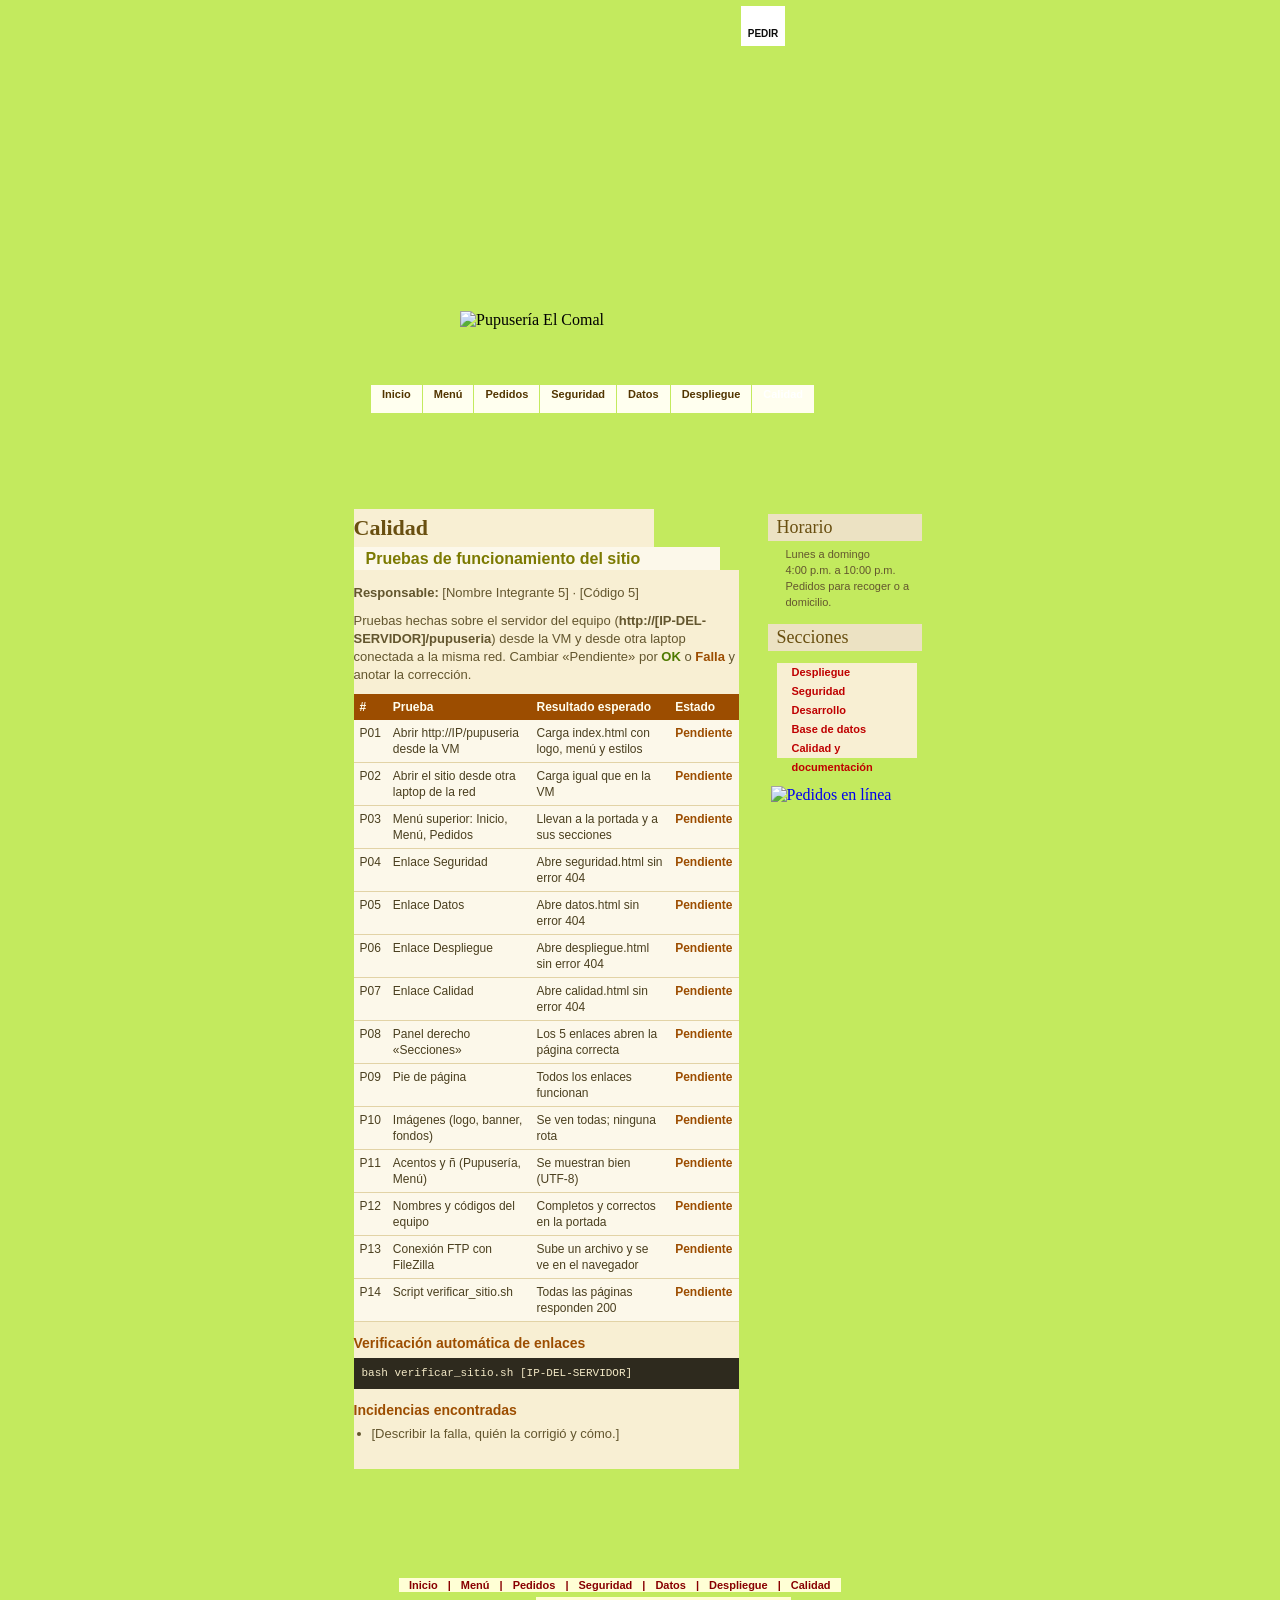
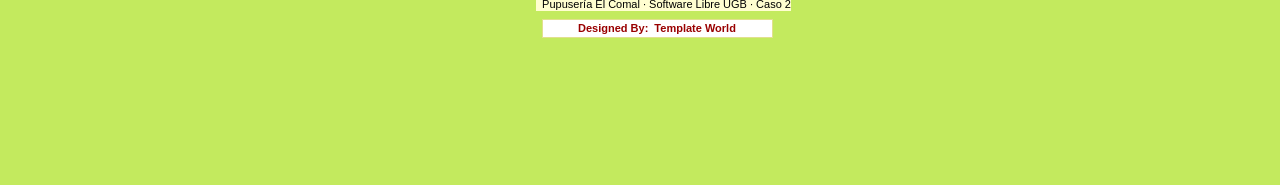
==== calidad.html @ 868c2728 "Add files via upload" ====
<!DOCTYPE html>
<html lang="es">
<head>
<meta charset="utf-8" />
<title>Calidad | Pupusería El Comal</title>
<link href="style.css" rel="stylesheet" type="text/css" />
<link href="extra.css" rel="stylesheet" type="text/css" />
</head>
<body>
<!--header start -->
<div id="header"> <a href="index.html#pedidos" class="member">pedir</a> <img src="images/logo.gif" alt="Pupusería El Comal" />
  <ul class="nav">
    <li><a href="index.html">Inicio</a></li>
    <li><a href="index.html#menu">Menú</a></li>
    <li><a href="index.html#pedidos">Pedidos</a></li>
    <li><a href="seguridad.html">Seguridad</a></li>
    <li><a href="datos.html">Datos</a></li>
    <li><a href="despliegue.html">Despliegue</a></li>
    <li class="home">Calidad</li>
  </ul>
</div>
<!--header end -->
<!--body start -->
<div id="body">
  <p class="top"></p>
  <!--left panel start -->
  <div id="left">
    <h2>Calidad</h2>
    <h3>Pruebas de funcionamiento del sitio</h3>
    <div class="bloque">
      <p><b>Responsable:</b> [Nombre Integrante 5] · [Código 5]</p>
      <p>Pruebas hechas sobre el servidor del equipo (<b>http://[IP-DEL-SERVIDOR]/pupuseria</b>) desde la VM y desde otra laptop conectada a la misma red. Cambiar «Pendiente» por <span class="ok">OK</span> o <span class="pendiente">Falla</span> y anotar la corrección.</p>
      <table class="tabla">
        <tr><th>#</th><th>Prueba</th><th>Resultado esperado</th><th>Estado</th></tr>
        <tr><td>P01</td><td>Abrir http://IP/pupuseria desde la VM</td><td>Carga index.html con logo, menú y estilos</td><td class="pendiente">Pendiente</td></tr>
        <tr><td>P02</td><td>Abrir el sitio desde otra laptop de la red</td><td>Carga igual que en la VM</td><td class="pendiente">Pendiente</td></tr>
        <tr><td>P03</td><td>Menú superior: Inicio, Menú, Pedidos</td><td>Llevan a la portada y a sus secciones</td><td class="pendiente">Pendiente</td></tr>
        <tr><td>P04</td><td>Enlace Seguridad</td><td>Abre seguridad.html sin error 404</td><td class="pendiente">Pendiente</td></tr>
        <tr><td>P05</td><td>Enlace Datos</td><td>Abre datos.html sin error 404</td><td class="pendiente">Pendiente</td></tr>
        <tr><td>P06</td><td>Enlace Despliegue</td><td>Abre despliegue.html sin error 404</td><td class="pendiente">Pendiente</td></tr>
        <tr><td>P07</td><td>Enlace Calidad</td><td>Abre calidad.html sin error 404</td><td class="pendiente">Pendiente</td></tr>
        <tr><td>P08</td><td>Panel derecho «Secciones»</td><td>Los 5 enlaces abren la página correcta</td><td class="pendiente">Pendiente</td></tr>
        <tr><td>P09</td><td>Pie de página</td><td>Todos los enlaces funcionan</td><td class="pendiente">Pendiente</td></tr>
        <tr><td>P10</td><td>Imágenes (logo, banner, fondos)</td><td>Se ven todas; ninguna rota</td><td class="pendiente">Pendiente</td></tr>
        <tr><td>P11</td><td>Acentos y ñ (Pupusería, Menú)</td><td>Se muestran bien (UTF-8)</td><td class="pendiente">Pendiente</td></tr>
        <tr><td>P12</td><td>Nombres y códigos del equipo</td><td>Completos y correctos en la portada</td><td class="pendiente">Pendiente</td></tr>
        <tr><td>P13</td><td>Conexión FTP con FileZilla</td><td>Sube un archivo y se ve en el navegador</td><td class="pendiente">Pendiente</td></tr>
        <tr><td>P14</td><td>Script verificar_sitio.sh</td><td>Todas las páginas responden 200</td><td class="pendiente">Pendiente</td></tr>
      </table>
      <h4>Verificación automática de enlaces</h4>
<pre class="cmd">bash verificar_sitio.sh [IP-DEL-SERVIDOR]</pre>
      <h4>Incidencias encontradas</h4>
      <ul>
        <li>[Describir la falla, quién la corrigió y cómo.]</li>
      </ul>
    </div>

  </div>
  <!--left panel end -->
  <!--right panel start -->
  <div id="right">
    <h2>Horario</h2>
    <p class="info">Lunes a domingo<br />4:00 p.m. a 10:00 p.m.<br />Pedidos para recoger o a domicilio.</p>
    <h2 class="scope">Secciones</h2>
    <ul>
      <li><a href="despliegue.html">Despliegue</a></li>
      <li><a href="seguridad.html">Seguridad</a></li>
      <li><a href="index.html">Desarrollo</a></li>
      <li><a href="datos.html">Base de datos</a></li>
      <li><a href="calidad.html">Calidad y documentación</a></li>
    </ul>
    <a href="index.html#pedidos"><img src="images/banner.gif" alt="Pedidos en línea" width="157" height="146" border="0" class="banner" /></a>
    <p class="bottom"> <a href="https://validator.w3.org/" class="xhtm"></a> <a href="https://jigsaw.w3.org/css-validator/" class="css"></a> </p>
  </div>
  <!--right panel end -->
  <p class="bot"></p>
  <br class="spacer" />
</div>
<!--body end -->
<!--footer start -->
<div id="footer">
  <ul>
    <li><a href="index.html">Inicio</a>|</li>
    <li><a href="index.html#menu">Menú</a>|</li>
    <li><a href="index.html#pedidos">Pedidos</a>|</li>
    <li><a href="seguridad.html">Seguridad</a>|</li>
    <li><a href="datos.html">Datos</a>|</li>
    <li><a href="despliegue.html">Despliegue</a>|</li>
    <li><a href="calidad.html">Calidad</a></li>
  </ul>
  <p class="copyright">&nbsp; Pupusería El Comal · Software Libre UGB · Caso 2</p>
  <p class="design">Designed By: <a href="http://www.templateworld.com/" target="_blank" class="link">Template World</a></p>
</div>
<!--footer end -->
</body>
</html>
---- style.css ----
/* CSS Document */

body{
	padding:0;
	margin:0;
	background:url(images/body_bg.gif) 0 0 repeat-x #C3EA5E;
	color:#000;
}
div, h1, h2, p, form, label, input, textarea, img, span{
	margin:0; padding:0;
}

ul{
	margin:0; 
	padding:0; 
	list-style-type:none;
}
.spacer{
	clear:both; 
	font-size:0px; 
	line-height:0px;
}
/*------------------------------------------------body---------------------*/

/*------------------------------------------------header start---------------------*/
#header{
	width:778px;
	height:49px;
	background:url(images/header.jpg) 0 0 no-repeat;
	padding:385px 0 0 0;
	margin:0 auto;
	position:relative;
}
#header a.member{
	background:url(images/member_login_icon.gif) center top no-repeat #fff;
	width:44px;
	height:17px;
	padding:23px 0 0 0;
	font:bold 10px/10px  "Trebuchet MS", Arial, Helvetica, sans-serif;
	color:#0C0C0C;
	text-transform:uppercase;
	text-decoration:none;
	text-align:center;
	position:absolute;
	left:490px;
	top:6px;
}
#header a.member:hover{
	color:#607800;
	background-color:#fff;
}
#header img{
	position:absolute;
	left:209px;
	top:311px;
}
#header ul.nav{
	width:538px;
	height:28px;
	padding:0;
	margin:0 auto;
}
#header ul.nav li{
	float:left;
	padding:0;
	margin:0;
}
#header ul.nav li a{
	display:block;
	height:28px;
	padding:0 11px 0 11px;
	background-color:#FFFFEF;
	color:#523500;
	font:bold 11px/19px  "Trebuchet MS", Arial, Helvetica, sans-serif;
	text-decoration:none;
	margin:0 1px 0 0;
	float:left;
}
#header ul.nav li a:hover{
	background:url(images/nav_hover.gif) 0 0 repeat-x #FFFEEF;
	color:#fff;
}
#header ul.nav li.home{
	display:block;
	height:28px;
	float:left;
	margin:0;
	padding:0 11px 0 11px;
	background:url(images/nav_hover.gif) 0 0 repeat-x #FFFEEF;
	color:#fff;
	font:bold 11px/19px  "Trebuchet MS", Arial, Helvetica, sans-serif;
	text-decoration:none;
}
/*------------------------------------------------header end---------------------*/

/*------------------------------------------------body start---------------------*/
#body{
	background:url(images/body_bg_mid.gif) 0 0 repeat-y;
	width:631px;
	margin:0 auto;
}
#body p.top{
	display:block;
	background:url(images/body_top_bg.gif) 0 0 no-repeat;
	width:631px;
	height:75px;
	float:left;
}
#body p.bot{
	display:block;
	background:url(images/body_bottom_bg.gif) 0 0 no-repeat;
	width:631px;
	height:78px;
	float:left;
}
/*------------------------------------------------left panel start---------------------*/
#left{
	width:414px;
	padding:0 0 0 29px;
	float:left;
}
#left h2{
	display:block;
	width:300px;
	font:bold 22px/38px Georgia, "Times New Roman", Times, serif;
	color:#694F10;
	background-color:#F8EFD3;
	float:left;
}
#left h3{
	display:block;
	width:354px;
	height:23px;
	padding:0 0 0 12px;
	margin:0 0 0 0;
	background:url(images/h3_bg.gif) 0 0 no-repeat #FCF8EA;
	font:bold 16px/23px  "Trebuchet MS", Arial, Helvetica, sans-serif;
	color:#7C7A02;
	float:left;
}
#left p.text1{
	display:block;
	width:385px;
	font:normal 13px/18px  "Trebuchet MS", Arial, Helvetica, sans-serif;
	color:#63562E;
	background-color:#F8EFD3;
	margin:0 0 0 0;
	padding:24px 0 0 0;
	float:left;
}
#left p.text2{
	display:block;
	width:385px;
	font:normal 13px/18px  "Trebuchet MS", Arial, Helvetica, sans-serif;
	color:#63562E;
	background-color:#F8EFD3;
	padding:11px 0 19px 0;
	float:left;
}
#left p.text2 span{
	font:bold 13px/18px  "Trebuchet MS", Arial, Helvetica, sans-serif;
	color:#9C4D00;
	background-color:#F8EFD3;
}
#left p.rm{
	display:block;
	width:370px;
	height:19px;
	margin:0 0 4px 0;
	font-size:0;
	background:url(images/read_more_div.gif) 0 0 repeat-x;
	float:left;
}
#left p.rm a{
	background:url(images/btn_read_more.gif) 0 1px no-repeat;
	width:58px;
	height:14px;
	padding:0;
	margin:0;
	float:right;
}
#left p.rm a:hover{
	background:url(images/btn_read_more_hover.gif) 0 1px no-repeat;
}
#left h3.date{
	display:block;
	background:url(images/date_bg.gif) 0 0 no-repeat #FCF8EA;
	width:125px;
	height:18px;
	padding:0 0 0 12px;
	margin:0 0 0 0;
	font:bold 11px/18px  "Trebuchet MS", Arial, Helvetica, sans-serif;
	color:#7C7A02;
	float:left;
}
#left p.event{
	width:354px;
	background:url(images/event_bg.gif) 0 11px no-repeat #F8EFD3;
	padding:11px 0 0 20px;
	margin:0 0 15px 0;
	font:normal 12px/18px Arial, Helvetica, sans-serif;
	color:#63562E;
	float:left;
}
#left p.rm2{
	display:block;
	width:370px;
	height:14px;
	font-size:0;
	margin:0 0 4px 0;
	background:url(images/read_more_div.gif) 0 0 repeat-x;
	float:left;
}
#left p.rm2 a{
	background:url(images/btn_read_more.gif) 0 1px no-repeat;
	width:58px;
	height:14px;
	padding:0;
	margin:0;
	float:right;
}
#left p.rm2 a:hover{
	background:url(images/btn_read_more_hover.gif) 0 1px no-repeat;
}

/*------------------------------------------------left panel end---------------------*/

/*------------------------------------------------right panel start---------------------*/
#right{
	width:188px;
	padding:5px 0 55px 0;
	margin:0;
	float:left;
}
#right h2{
	display:block;
	background:url(images/serch_bg.gif) 0 0 no-repeat #ECE2C3;
	width:145px;
	height:27px;
	padding:0 0 0 9px;
	margin:0 0 5px 0;
	font:normal 18px/27px Georgia, "Times New Roman", Times, serif;
	color:#694F10;
	float:left;
}
#right form{
	width:154px;
	padding:0 0 35px 0;
	margin:0;
	float:left;
}
#right form p.domain{
	width:134px;
	height:15px;
	background:url(images/domain_name_bg.gif) 0 0 no-repeat #FCF8EA;
	padding:0 0 0 20px;
	margin:0 0 7px 0;
	font:normal 10px/15px  "Trebuchet MS", Arial, Helvetica, sans-serif;
	color:#900C00;
	text-transform:uppercase;
	float:left;
}
#right form input{
	width:152px;
	height:22px;
	background-color:#fff;
	color:#000;
	border:#D0BE90 solid 1px;
	font:normal 11px/22px Arial, Helvetica, sans-serif;
	float:left;
}
#right form input.go{
	background:url(images/btn_go.gif) 0 0 no-repeat;
	width:27px;
	height:11px;
	border:none;
	cursor:pointer;
	float:right;
}
#right h2.scope{
	display:block;
	background:url(images/serch_bg.gif) 0 0 no-repeat #ECE2C3;
	width:145px;
	height:27px;
	padding:0 0 0 9px;
	margin:0 0 12px 0;
	font:normal 18px/27px Georgia, "Times New Roman", Times, serif;
	color:#694F10;
	float:left;
}
#right ul{
	width:140px;
	padding:0 0 28px 9px;
	margin:0 0 0 0;
	float:left;
	font-size:0;
}
#right ul li{
	padding:0;
	margin:0;
	float:left;
}
#right ul li a{
	display:block;
	width:125px;
	background:url(images/arrow1.gif) 0 5px no-repeat #F8EFD3;
	padding:0 0 0 15px;
	font:bold 11px/19px Arial, Helvetica, sans-serif;
	color:#BF0000;
	text-decoration:none;
	height:19px;
}
#right ul li a:hover{
	background:url(images/arrow1_hover.gif) 0 5px no-repeat #FEFAEC;
	color:#694F10;
}
#right img.banner{
	display:block;
	width:157px;
	height:146px;
	margin:0 0 15px 0;
	padding:0 0 0 3px;
	float:left;
}
#right p.bottom{
	display:block;
	background:url(images/bottom_bg.gif) 0 0 no-repeat;
	width:162px;
	height:14px;
	padding:0 0 0 22px;
	margin:0;
	float:left;
}
#right p.bottom a.xhtm{
	display:block;
	background:url(images/xhtml_bg.gif) 0 1px no-repeat;
	width:58px;
	height:14px;
	padding:0;
	margin:0 7px 0 0;
	font-size:0;
	float:left;
}
#right p.bottom a.xhtm:hover{
	background:url(images/xhtml_bg_hover.gif) 0 1px no-repeat;
}
#right p.bottom a.css{
	display:block;
	background:url(images/css_bg.gif) 0 1px no-repeat;
	width:58px;
	height:14px;
	padding:0;
	margin:0;
	font-size:0;
	float:left;
}
#right p.bottom a.css:hover{
	background:url(images/css_bg_hover.gif) 0 1px no-repeat;
}
	
/*------------------------------------------------right panel end---------------------*/

/*------------------------------------------------body end---------------------*/

/*------------------------------------------------footer start---------------------*/
#footer{
	width:778px;
	height:207px;
	margin:0 auto;
	padding:31px 0 0 0;
	background:url(images/footer_bg.gif) left bottom no-repeat;
	position:relative;
}
#footer ul{
	width:559px;
	margin:0;
	padding:0;
	position:absolute;
	left:148px;
	top:31px;
}
#footer ul li{
	margin:0;
	float:left;
	font:bold 11px/14px "Trebuchet MS", Arial, Helvetica, sans-serif;
	color:#880000;
	background-color:#FFFFD5;
	background-image:none;
}
#footer ul li a{
	font:bold 11px/14px "Trebuchet MS", Arial, Helvetica, sans-serif;
	color:#880000;
	background-color:#FFFFD5;
	text-decoration:none;
	padding:0 10px 0 10px;
}
#footer ul li a:hover{
	color:#000;
	background-color:#C6EC62;
}
#footer p.copyright{
	font:normal 11px/14px  "Trebuchet MS", Arial, Helvetica, sans-serif;
	color:#000;
	background-color:#FFFED0;
	position:absolute;
	left:285px;
	top:50px;
}
#footer p.design{
	display:block;
	width:194px;
	height:17px;
	border:#E1E08E solid 1px;
	padding:0 0 0 35px;
	position:absolute;
	left:291px;
	top:72px;
	font:bold 11px/17px  "Trebuchet MS",Arial, Helvetica, sans-serif;
	color:#990000;
	background-color:#fff;
}
#footer a.link{
	width:85px;
	font:bold 11px/17px  "Trebuchet MS",Arial, Helvetica, sans-serif;
	color:#990000;
	background-color:#fff;
	padding:0 3px;
	text-decoration:none;
	text-transform:capitalize;
}
#footer a.link:hover{
	color:#fff;
	background-color:#B50000;
}
/*------------------------------------------------footer end---------------------*/
---- extra.css ----
/* Estilos agregados por el equipo (sobre la plantilla New Rise) */
#left .bloque{
	display:block;
	width:385px;
	float:left;
	background-color:#F8EFD3;
	color:#63562E;
	font:normal 13px/18px "Trebuchet MS", Arial, Helvetica, sans-serif;
	padding:14px 0 16px 0;
}
#left .bloque p{ margin:0 0 10px 0; }
#left .bloque ul{ margin:0 0 10px 0; padding:0 0 0 18px; list-style-type:disc; }
#left .bloque li{ margin:0 0 4px 0; }
#left .bloque a{ color:#9C4D00; font-weight:bold; }
#left .bloque a:hover{ color:#607800; }
#left .bloque h4{
	margin:6px 0 6px 0;
	font:bold 14px/18px "Trebuchet MS", Arial, Helvetica, sans-serif;
	color:#9C4D00;
}
table.tabla{
	width:385px;
	border-collapse:collapse;
	margin:0 0 12px 0;
	font:normal 12px/16px "Trebuchet MS", Arial, Helvetica, sans-serif;
	color:#4A3F1F;
}
table.tabla th{
	background-color:#9C4D00;
	color:#FFFEEF;
	text-align:left;
	padding:5px 6px;
}
table.tabla td{
	border-bottom:1px solid #E2D3A6;
	padding:5px 6px;
	vertical-align:top;
	background-color:#FCF8EA;
}
table.tabla td.precio{ text-align:right; white-space:nowrap; }
pre.cmd{
	width:369px;
	overflow:auto;
	margin:0 0 12px 0;
	padding:8px;
	background-color:#2E2A1E;
	color:#F3E9C6;
	font:normal 11px/15px "Courier New", Courier, monospace;
	white-space:pre-wrap;
	word-wrap:break-word;
}
.pendiente{ color:#9C4D00; font-weight:bold; }
.ok{ color:#4E7A00; font-weight:bold; }
#right p.info{
	width:140px;
	margin:0 0 14px 18px;
	font:normal 11px/16px Arial, Helvetica, sans-serif;
	color:#63562E;
}
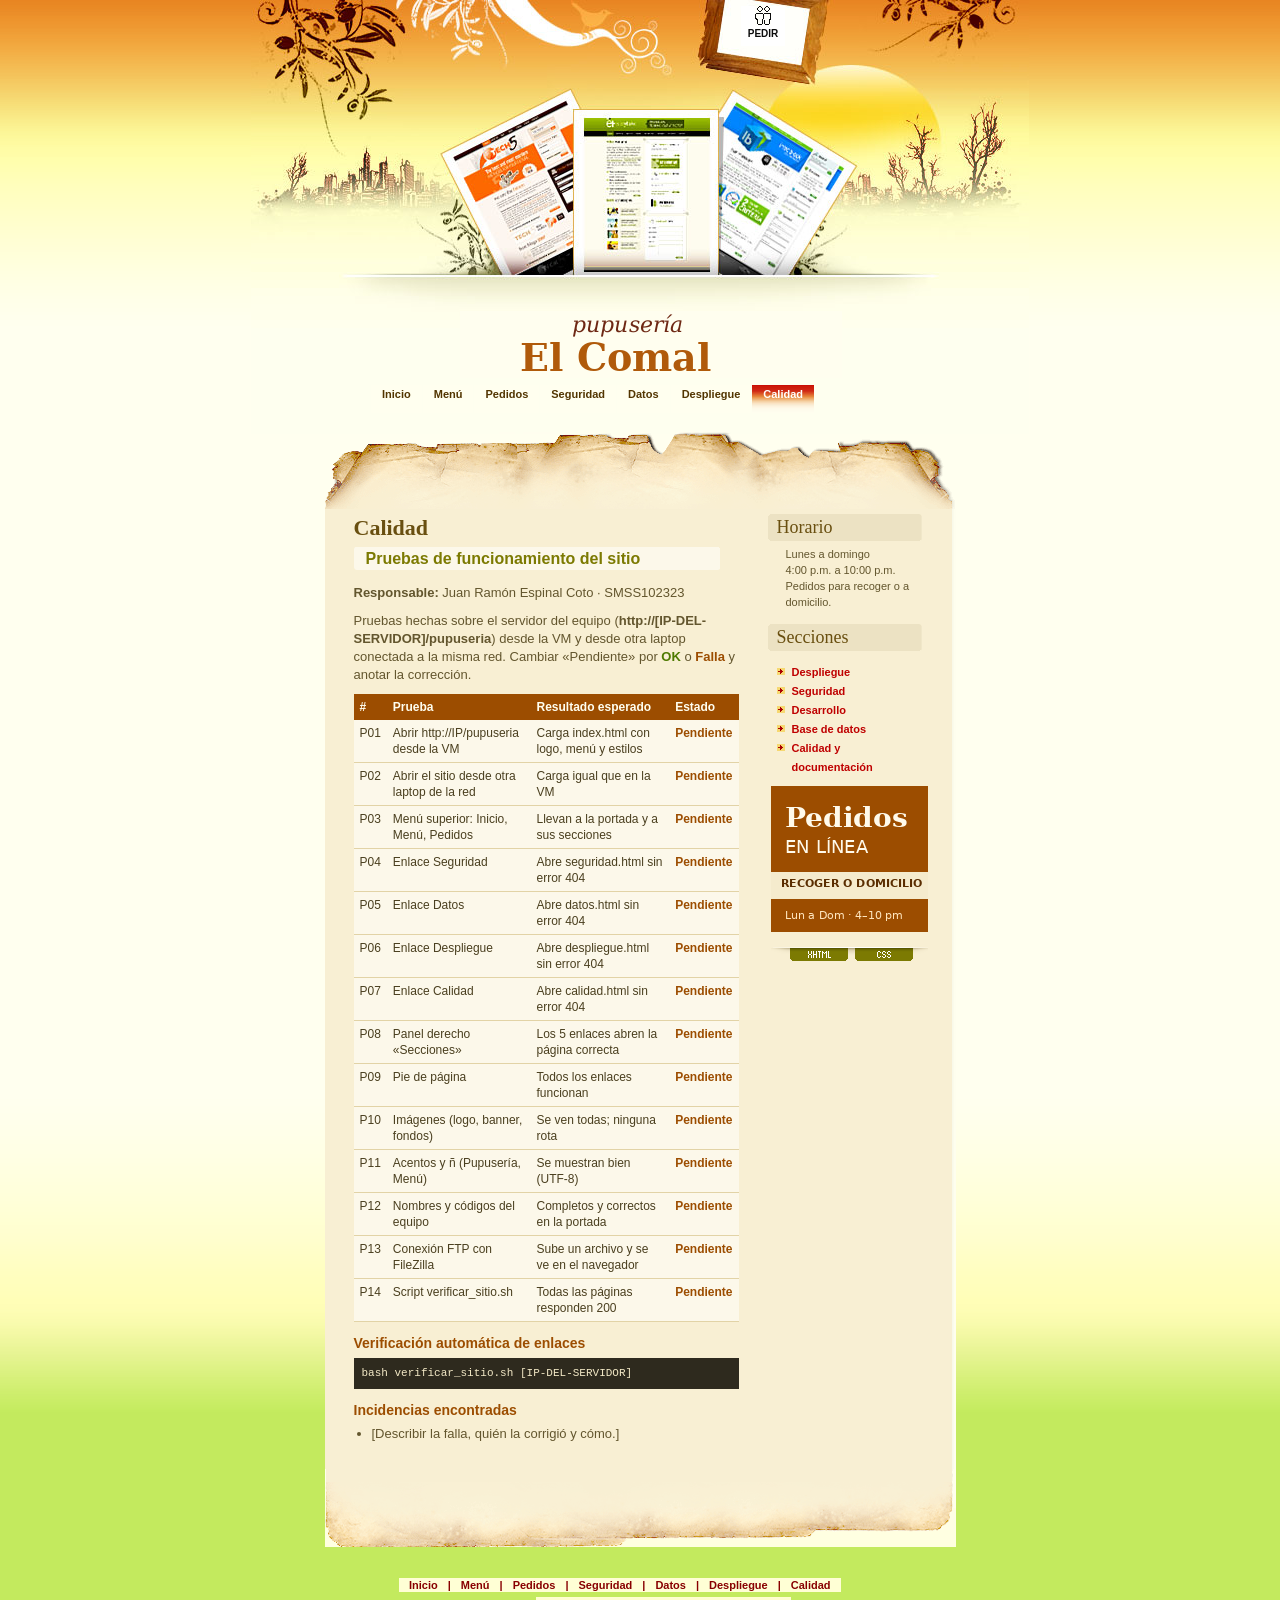
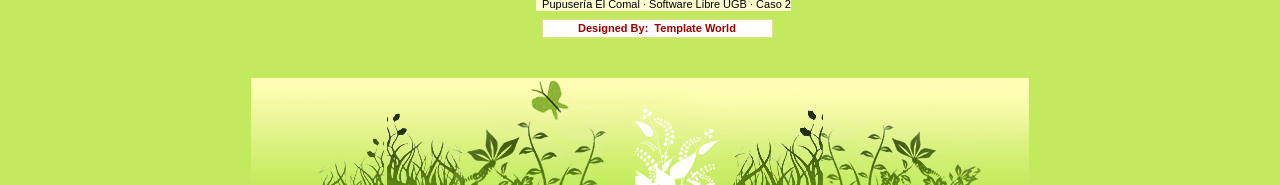
==== commit 201195b7: "Update responsible person in calidad.html" ====
--- a/calidad.html
+++ b/calidad.html
@@ -28,7 +28,7 @@
     <h2>Calidad</h2>
     <h3>Pruebas de funcionamiento del sitio</h3>
     <div class="bloque">
-      <p><b>Responsable:</b> [Nombre Integrante 5] · [Código 5]</p>
+      <p><b>Responsable:</b> Juan Ramón Espinal Coto  · SMSS102323 </p>
       <p>Pruebas hechas sobre el servidor del equipo (<b>http://[IP-DEL-SERVIDOR]/pupuseria</b>) desde la VM y desde otra laptop conectada a la misma red. Cambiar «Pendiente» por <span class="ok">OK</span> o <span class="pendiente">Falla</span> y anotar la corrección.</p>
       <table class="tabla">
         <tr><th>#</th><th>Prueba</th><th>Resultado esperado</th><th>Estado</th></tr>
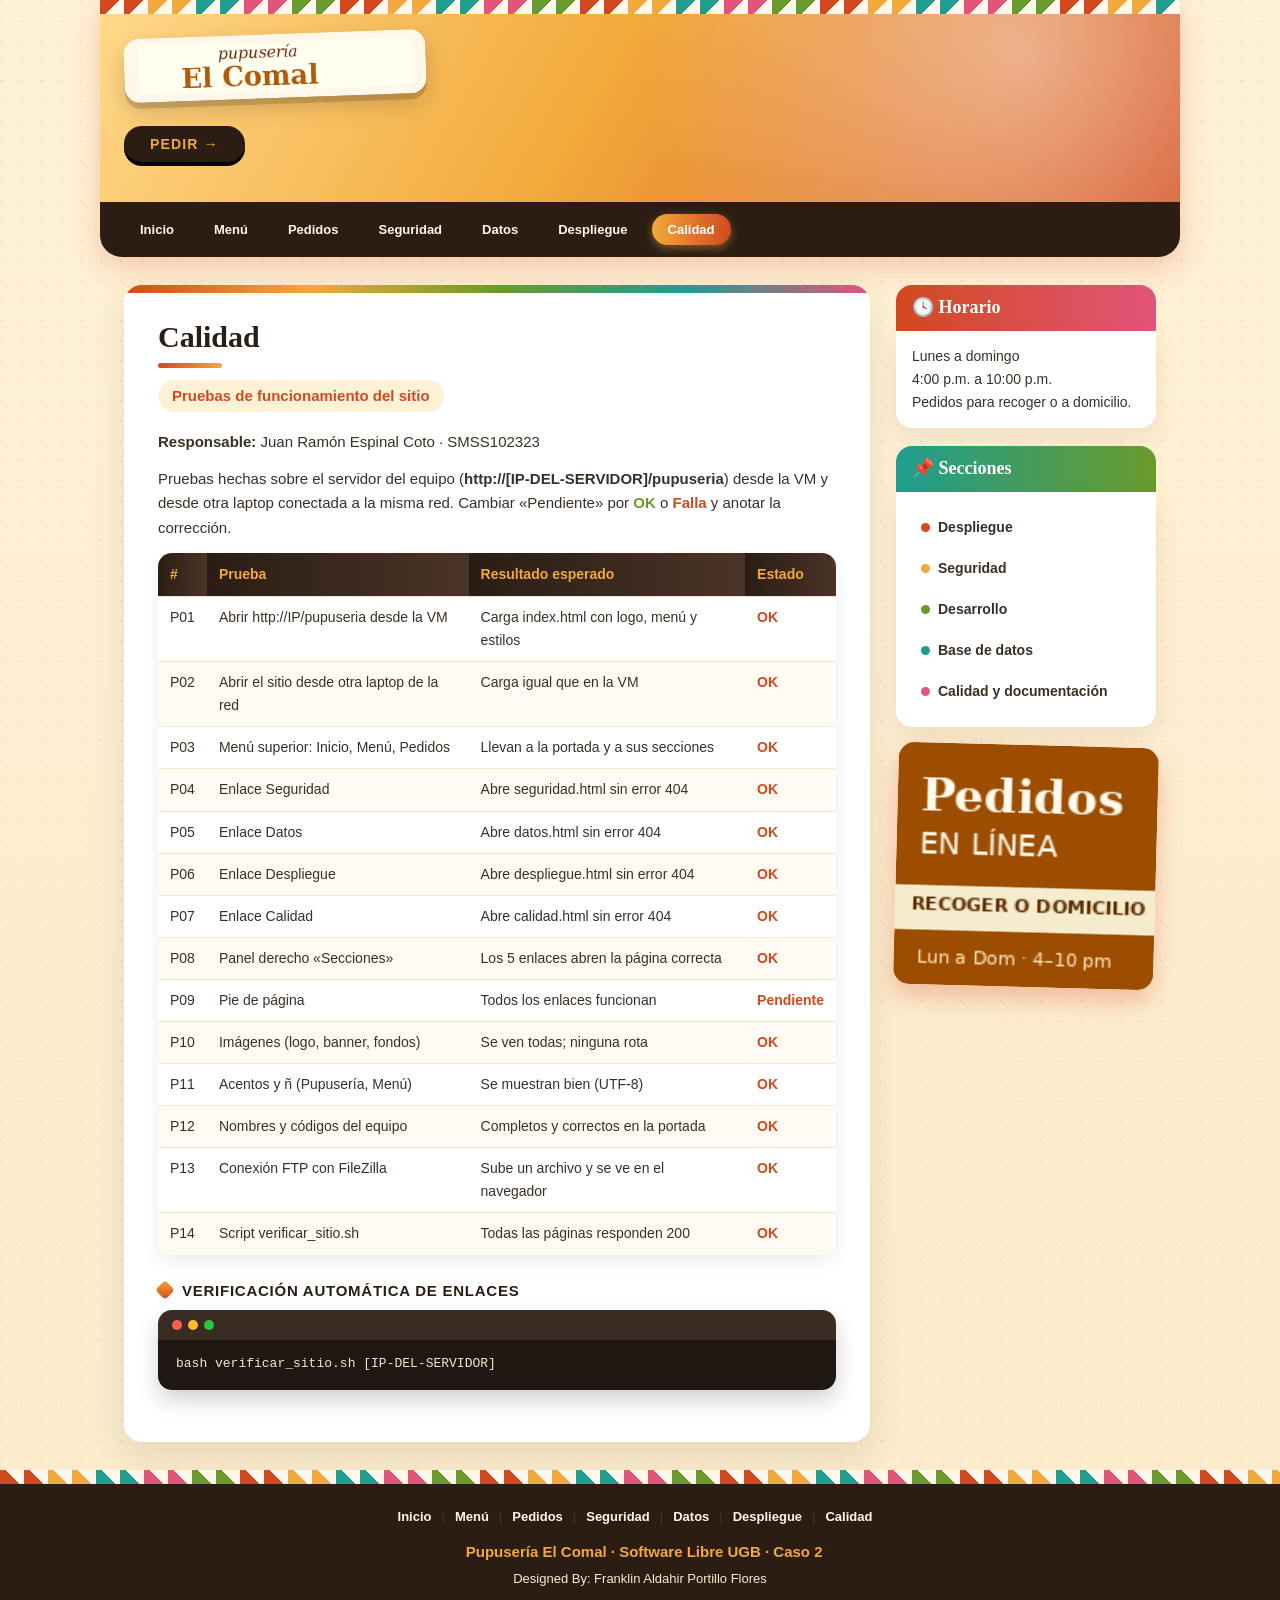
==== commit f90b17e7: "Update calidad.html" ====
--- a/calidad.html
+++ b/calidad.html
@@ -32,27 +32,23 @@
       <p>Pruebas hechas sobre el servidor del equipo (<b>http://[IP-DEL-SERVIDOR]/pupuseria</b>) desde la VM y desde otra laptop conectada a la misma red. Cambiar «Pendiente» por <span class="ok">OK</span> o <span class="pendiente">Falla</span> y anotar la corrección.</p>
       <table class="tabla">
         <tr><th>#</th><th>Prueba</th><th>Resultado esperado</th><th>Estado</th></tr>
-        <tr><td>P01</td><td>Abrir http://IP/pupuseria desde la VM</td><td>Carga index.html con logo, menú y estilos</td><td class="pendiente">Pendiente</td></tr>
-        <tr><td>P02</td><td>Abrir el sitio desde otra laptop de la red</td><td>Carga igual que en la VM</td><td class="pendiente">Pendiente</td></tr>
-        <tr><td>P03</td><td>Menú superior: Inicio, Menú, Pedidos</td><td>Llevan a la portada y a sus secciones</td><td class="pendiente">Pendiente</td></tr>
-        <tr><td>P04</td><td>Enlace Seguridad</td><td>Abre seguridad.html sin error 404</td><td class="pendiente">Pendiente</td></tr>
-        <tr><td>P05</td><td>Enlace Datos</td><td>Abre datos.html sin error 404</td><td class="pendiente">Pendiente</td></tr>
-        <tr><td>P06</td><td>Enlace Despliegue</td><td>Abre despliegue.html sin error 404</td><td class="pendiente">Pendiente</td></tr>
-        <tr><td>P07</td><td>Enlace Calidad</td><td>Abre calidad.html sin error 404</td><td class="pendiente">Pendiente</td></tr>
-        <tr><td>P08</td><td>Panel derecho «Secciones»</td><td>Los 5 enlaces abren la página correcta</td><td class="pendiente">Pendiente</td></tr>
+        <tr><td>P01</td><td>Abrir http://IP/pupuseria desde la VM</td><td>Carga index.html con logo, menú y estilos</td><td class="pendiente">OK</td></tr>
+        <tr><td>P02</td><td>Abrir el sitio desde otra laptop de la red</td><td>Carga igual que en la VM</td><td class="pendiente">OK</td></tr>
+        <tr><td>P03</td><td>Menú superior: Inicio, Menú, Pedidos</td><td>Llevan a la portada y a sus secciones</td><td class="pendiente">OK</td></tr>
+        <tr><td>P04</td><td>Enlace Seguridad</td><td>Abre seguridad.html sin error 404</td><td class="pendiente">OK</td></tr>
+        <tr><td>P05</td><td>Enlace Datos</td><td>Abre datos.html sin error 404</td><td class="pendiente">OK</td></tr>
+        <tr><td>P06</td><td>Enlace Despliegue</td><td>Abre despliegue.html sin error 404</td><td class="pendiente">OK</td></tr>
+        <tr><td>P07</td><td>Enlace Calidad</td><td>Abre calidad.html sin error 404</td><td class="pendiente">OK</td></tr>
+        <tr><td>P08</td><td>Panel derecho «Secciones»</td><td>Los 5 enlaces abren la página correcta</td><td class="pendiente">OK</td></tr>
         <tr><td>P09</td><td>Pie de página</td><td>Todos los enlaces funcionan</td><td class="pendiente">Pendiente</td></tr>
-        <tr><td>P10</td><td>Imágenes (logo, banner, fondos)</td><td>Se ven todas; ninguna rota</td><td class="pendiente">Pendiente</td></tr>
-        <tr><td>P11</td><td>Acentos y ñ (Pupusería, Menú)</td><td>Se muestran bien (UTF-8)</td><td class="pendiente">Pendiente</td></tr>
-        <tr><td>P12</td><td>Nombres y códigos del equipo</td><td>Completos y correctos en la portada</td><td class="pendiente">Pendiente</td></tr>
-        <tr><td>P13</td><td>Conexión FTP con FileZilla</td><td>Sube un archivo y se ve en el navegador</td><td class="pendiente">Pendiente</td></tr>
-        <tr><td>P14</td><td>Script verificar_sitio.sh</td><td>Todas las páginas responden 200</td><td class="pendiente">Pendiente</td></tr>
+        <tr><td>P10</td><td>Imágenes (logo, banner, fondos)</td><td>Se ven todas; ninguna rota</td><td class="pendiente">OK</td></tr>
+        <tr><td>P11</td><td>Acentos y ñ (Pupusería, Menú)</td><td>Se muestran bien (UTF-8)</td><td class="pendiente">OK</td></tr>
+        <tr><td>P12</td><td>Nombres y códigos del equipo</td><td>Completos y correctos en la portada</td><td class="pendiente">OK</td></tr>
+        <tr><td>P13</td><td>Conexión FTP con FileZilla</td><td>Sube un archivo y se ve en el navegador</td><td class="pendiente">OK</td></tr>
+        <tr><td>P14</td><td>Script verificar_sitio.sh</td><td>Todas las páginas responden 200</td><td class="pendiente">OK</td></tr>
       </table>
       <h4>Verificación automática de enlaces</h4>
 <pre class="cmd">bash verificar_sitio.sh [IP-DEL-SERVIDOR]</pre>
-      <h4>Incidencias encontradas</h4>
-      <ul>
-        <li>[Describir la falla, quién la corrigió y cómo.]</li>
-      </ul>
     </div>
 
   </div>
@@ -89,7 +85,7 @@
     <li><a href="calidad.html">Calidad</a></li>
   </ul>
   <p class="copyright">&nbsp; Pupusería El Comal · Software Libre UGB · Caso 2</p>
-  <p class="design">Designed By: <a href="http://www.templateworld.com/" target="_blank" class="link">Template World</a></p>
+  <p class="design">Designed By: Franklin Aldahir Portillo Flores</a></p>
 </div>
 <!--footer end -->
 </body>
--- a/style.css
+++ b/style.css
@@ -1,435 +1,222 @@
-/* CSS Document */
-
+/* =========================================================
+   Pupusería El Comal – diseño propio (Software Libre UGB)
+   Paleta de fiesta: comal, masa, maíz, chile, curtido,
+   loroco (turquesa) y flor de izote (rosa).
+   ========================================================= */
+:root{
+  --comal:#2B1D14;
+  --comal-2:#4A3426;
+  --masa:#FFF8EA;
+  --masa-2:#FBEBCB;
+  --maiz:#F2A93B;
+  --chile:#D2491F;
+  --curtido:#6A9A2B;
+  --loroco:#1F9E8F;
+  --izote:#E2557A;
+  --texto:#3B2F25;
+  --borde:#EBD9B4;
+  --papel: linear-gradient(135deg, transparent 50%, var(--masa) 50%) 0 0/24px 14px,
+           repeating-linear-gradient(90deg, var(--chile) 0 48px, var(--maiz) 48px 96px, var(--loroco) 96px 144px, var(--izote) 144px 192px, var(--curtido) 192px 240px);
+}
+*{ box-sizing:border-box; }
+html,body{ margin:0; padding:0; }
 body{
-	padding:0;
-	margin:0;
-	background:url(images/body_bg.gif) 0 0 repeat-x #C3EA5E;
-	color:#000;
-}
-div, h1, h2, p, form, label, input, textarea, img, span{
-	margin:0; padding:0;
-}
-
-ul{
-	margin:0; 
-	padding:0; 
-	list-style-type:none;
-}
-.spacer{
-	clear:both; 
-	font-size:0px; 
-	line-height:0px;
-}
-/*------------------------------------------------body---------------------*/
-
-/*------------------------------------------------header start---------------------*/
+  background:
+    radial-gradient(circle at 1px 1px, rgba(210,73,31,.10) 1.2px, transparent 0) 0 0/20px 20px,
+    linear-gradient(180deg, #FFF1D6 0%, var(--masa-2) 100%);
+  color:var(--texto);
+  font:15px/1.65 "Segoe UI", "Trebuchet MS", Arial, Helvetica, sans-serif;
+  min-height:100vh;
+}
+a{ color:var(--chile); transition:color .2s; }
+a:hover{ color:var(--loroco); }
+ul{ margin:0; padding:0; list-style:none; }
+img{ max-width:100%; }
+
+@keyframes subir{ from{ opacity:0; transform:translateY(18px);} to{ opacity:1; transform:none;} }
+@keyframes latido{ 0%,100%{ transform:scale(1);} 50%{ transform:scale(1.06);} }
+
+/* ---------- encabezado ---------- */
 #header{
-	width:778px;
-	height:49px;
-	background:url(images/header.jpg) 0 0 no-repeat;
-	padding:385px 0 0 0;
-	margin:0 auto;
-	position:relative;
-}
+  position:relative;
+  max-width:1080px;
+  margin:0 auto;
+  padding:34px 24px 0;
+  min-height:220px;
+  background:
+    url(images/pupusas.png) right 24px top 22px/300px auto no-repeat,
+    radial-gradient(circle at 85% 20%, rgba(255,255,255,.45), transparent 40%),
+    linear-gradient(120deg, #FFD98A 0%, var(--maiz) 45%, var(--chile) 100%);
+  border-radius:0 0 22px 22px;
+  box-shadow:0 10px 30px rgba(210,73,31,.25);
+  overflow:hidden;
+}
+#header::before{          /* papel picado */
+  content:""; position:absolute; left:0; right:0; top:0; height:14px;
+  background:var(--papel);
+}
+#header img{
+  display:inline-block; height:64px; width:auto;
+  padding:8px 14px; background:var(--masa);
+  border-radius:16px;
+  box-shadow:0 6px 0 rgba(43,29,20,.18), 0 10px 22px rgba(43,29,20,.18);
+  transform:rotate(-2deg);
+  transition:transform .3s;
+}
+#header img:hover{ transform:rotate(0) scale(1.03); }
 #header a.member{
-	background:url(images/member_login_icon.gif) center top no-repeat #fff;
-	width:44px;
-	height:17px;
-	padding:23px 0 0 0;
-	font:bold 10px/10px  "Trebuchet MS", Arial, Helvetica, sans-serif;
-	color:#0C0C0C;
-	text-transform:uppercase;
-	text-decoration:none;
-	text-align:center;
-	position:absolute;
-	left:490px;
-	top:6px;
-}
-#header a.member:hover{
-	color:#607800;
-	background-color:#fff;
-}
-#header img{
-	position:absolute;
-	left:209px;
-	top:311px;
-}
+  position:absolute; left:24px; top:126px;
+  padding:11px 26px;
+  background:var(--comal); color:var(--maiz);
+  border-radius:999px;
+  font:bold 14px/1 "Trebuchet MS", Arial, sans-serif;
+  text-transform:uppercase; letter-spacing:.08em; text-decoration:none;
+  box-shadow:0 4px 0 #000;
+  animation:latido 2.4s ease-in-out infinite;
+}
+#header a.member::after{ content:" →"; }
+#header a.member:hover{ background:var(--izote); color:#fff; animation:none; }
 #header ul.nav{
-	width:538px;
-	height:28px;
-	padding:0;
-	margin:0 auto;
-}
-#header ul.nav li{
-	float:left;
-	padding:0;
-	margin:0;
-}
-#header ul.nav li a{
-	display:block;
-	height:28px;
-	padding:0 11px 0 11px;
-	background-color:#FFFFEF;
-	color:#523500;
-	font:bold 11px/19px  "Trebuchet MS", Arial, Helvetica, sans-serif;
-	text-decoration:none;
-	margin:0 1px 0 0;
-	float:left;
-}
-#header ul.nav li a:hover{
-	background:url(images/nav_hover.gif) 0 0 repeat-x #FFFEEF;
-	color:#fff;
-}
+  display:flex; flex-wrap:wrap; gap:8px;
+  margin:96px -24px 0; padding:12px 24px;
+  background:var(--comal);
+}
+#header ul.nav li a,
 #header ul.nav li.home{
-	display:block;
-	height:28px;
-	float:left;
-	margin:0;
-	padding:0 11px 0 11px;
-	background:url(images/nav_hover.gif) 0 0 repeat-x #FFFEEF;
-	color:#fff;
-	font:bold 11px/19px  "Trebuchet MS", Arial, Helvetica, sans-serif;
-	text-decoration:none;
-}
-/*------------------------------------------------header end---------------------*/
-
-/*------------------------------------------------body start---------------------*/
+  display:block; padding:8px 16px;
+  border-radius:999px;
+  font:bold 13px/1.2 "Trebuchet MS", Arial, sans-serif;
+  text-decoration:none;
+}
+#header ul.nav li a{ color:var(--masa); transition:background .2s, transform .2s, color .2s; }
+#header ul.nav li a:hover{ background:var(--loroco); color:#fff; transform:translateY(-2px); }
+#header ul.nav li.home{
+  background:linear-gradient(90deg, var(--maiz), var(--chile));
+  color:#fff; box-shadow:0 3px 10px rgba(242,169,59,.45);
+}
+
+/* ---------- cuerpo ---------- */
 #body{
-	background:url(images/body_bg_mid.gif) 0 0 repeat-y;
-	width:631px;
-	margin:0 auto;
-}
-#body p.top{
-	display:block;
-	background:url(images/body_top_bg.gif) 0 0 no-repeat;
-	width:631px;
-	height:75px;
-	float:left;
-}
-#body p.bot{
-	display:block;
-	background:url(images/body_bottom_bg.gif) 0 0 no-repeat;
-	width:631px;
-	height:78px;
-	float:left;
-}
-/*------------------------------------------------left panel start---------------------*/
+  max-width:1080px;
+  margin:28px auto;
+  padding:0 24px;
+  display:flex; gap:26px; align-items:flex-start;
+}
+#body p.top, #body p.bot, .spacer{ display:none; }
+
 #left{
-	width:414px;
-	padding:0 0 0 29px;
-	float:left;
+  flex:1 1 auto; min-width:0;
+  background:#fff;
+  border-radius:18px;
+  padding:30px 34px 34px;
+  box-shadow:0 14px 34px rgba(43,29,20,.10);
+  position:relative; overflow:hidden;
+  animation:subir .6s ease-out both;
+}
+#left::before{
+  content:""; position:absolute; left:0; right:0; top:0; height:8px;
+  background:linear-gradient(90deg, var(--chile), var(--maiz), var(--curtido), var(--loroco), var(--izote));
 }
 #left h2{
-	display:block;
-	width:300px;
-	font:bold 22px/38px Georgia, "Times New Roman", Times, serif;
-	color:#694F10;
-	background-color:#F8EFD3;
-	float:left;
-}
+  margin:34px 0 12px;
+  font:bold 30px/1.2 Georgia, "Times New Roman", serif;
+  color:var(--comal);
+}
+#left h2::after{
+  content:""; display:block; width:64px; height:5px; margin-top:8px;
+  border-radius:3px;
+  background:linear-gradient(90deg, var(--chile), var(--maiz));
+}
+#left h2:first-child{ margin-top:4px; }
 #left h3{
-	display:block;
-	width:354px;
-	height:23px;
-	padding:0 0 0 12px;
-	margin:0 0 0 0;
-	background:url(images/h3_bg.gif) 0 0 no-repeat #FCF8EA;
-	font:bold 16px/23px  "Trebuchet MS", Arial, Helvetica, sans-serif;
-	color:#7C7A02;
-	float:left;
-}
-#left p.text1{
-	display:block;
-	width:385px;
-	font:normal 13px/18px  "Trebuchet MS", Arial, Helvetica, sans-serif;
-	color:#63562E;
-	background-color:#F8EFD3;
-	margin:0 0 0 0;
-	padding:24px 0 0 0;
-	float:left;
-}
+  display:inline-block;
+  margin:0 0 18px; padding:6px 14px;
+  background:#FFF1D6; color:var(--chile);
+  border-radius:999px;
+  font:bold 15px/1.3 "Trebuchet MS", Arial, sans-serif;
+}
+#left p.text1, #left p.text2{ margin:0 0 14px; }
 #left p.text2{
-	display:block;
-	width:385px;
-	font:normal 13px/18px  "Trebuchet MS", Arial, Helvetica, sans-serif;
-	color:#63562E;
-	background-color:#F8EFD3;
-	padding:11px 0 19px 0;
-	float:left;
-}
-#left p.text2 span{
-	font:bold 13px/18px  "Trebuchet MS", Arial, Helvetica, sans-serif;
-	color:#9C4D00;
-	background-color:#F8EFD3;
-}
-#left p.rm{
-	display:block;
-	width:370px;
-	height:19px;
-	margin:0 0 4px 0;
-	font-size:0;
-	background:url(images/read_more_div.gif) 0 0 repeat-x;
-	float:left;
-}
-#left p.rm a{
-	background:url(images/btn_read_more.gif) 0 1px no-repeat;
-	width:58px;
-	height:14px;
-	padding:0;
-	margin:0;
-	float:right;
-}
-#left p.rm a:hover{
-	background:url(images/btn_read_more_hover.gif) 0 1px no-repeat;
-}
-#left h3.date{
-	display:block;
-	background:url(images/date_bg.gif) 0 0 no-repeat #FCF8EA;
-	width:125px;
-	height:18px;
-	padding:0 0 0 12px;
-	margin:0 0 0 0;
-	font:bold 11px/18px  "Trebuchet MS", Arial, Helvetica, sans-serif;
-	color:#7C7A02;
-	float:left;
-}
-#left p.event{
-	width:354px;
-	background:url(images/event_bg.gif) 0 11px no-repeat #F8EFD3;
-	padding:11px 0 0 20px;
-	margin:0 0 15px 0;
-	font:normal 12px/18px Arial, Helvetica, sans-serif;
-	color:#63562E;
-	float:left;
-}
-#left p.rm2{
-	display:block;
-	width:370px;
-	height:14px;
-	font-size:0;
-	margin:0 0 4px 0;
-	background:url(images/read_more_div.gif) 0 0 repeat-x;
-	float:left;
-}
-#left p.rm2 a{
-	background:url(images/btn_read_more.gif) 0 1px no-repeat;
-	width:58px;
-	height:14px;
-	padding:0;
-	margin:0;
-	float:right;
-}
-#left p.rm2 a:hover{
-	background:url(images/btn_read_more_hover.gif) 0 1px no-repeat;
-}
-
-/*------------------------------------------------left panel end---------------------*/
-
-/*------------------------------------------------right panel start---------------------*/
+  padding:14px 16px; background:#EEF7F5;
+  border-left:5px solid var(--loroco); border-radius:0 12px 12px 0;
+}
+#left p.text2 span{ color:var(--loroco); font-weight:bold; }
+#left p.rm, #left p.rm2{ display:none; }
+
+/* ---------- panel derecho ---------- */
 #right{
-	width:188px;
-	padding:5px 0 55px 0;
-	margin:0;
-	float:left;
+  flex:0 0 260px;
+  display:flex; flex-direction:column; gap:18px;
+  animation:subir .6s .15s ease-out both;
 }
 #right h2{
-	display:block;
-	background:url(images/serch_bg.gif) 0 0 no-repeat #ECE2C3;
-	width:145px;
-	height:27px;
-	padding:0 0 0 9px;
-	margin:0 0 5px 0;
-	font:normal 18px/27px Georgia, "Times New Roman", Times, serif;
-	color:#694F10;
-	float:left;
-}
-#right form{
-	width:154px;
-	padding:0 0 35px 0;
-	margin:0;
-	float:left;
-}
-#right form p.domain{
-	width:134px;
-	height:15px;
-	background:url(images/domain_name_bg.gif) 0 0 no-repeat #FCF8EA;
-	padding:0 0 0 20px;
-	margin:0 0 7px 0;
-	font:normal 10px/15px  "Trebuchet MS", Arial, Helvetica, sans-serif;
-	color:#900C00;
-	text-transform:uppercase;
-	float:left;
-}
-#right form input{
-	width:152px;
-	height:22px;
-	background-color:#fff;
-	color:#000;
-	border:#D0BE90 solid 1px;
-	font:normal 11px/22px Arial, Helvetica, sans-serif;
-	float:left;
-}
-#right form input.go{
-	background:url(images/btn_go.gif) 0 0 no-repeat;
-	width:27px;
-	height:11px;
-	border:none;
-	cursor:pointer;
-	float:right;
-}
-#right h2.scope{
-	display:block;
-	background:url(images/serch_bg.gif) 0 0 no-repeat #ECE2C3;
-	width:145px;
-	height:27px;
-	padding:0 0 0 9px;
-	margin:0 0 12px 0;
-	font:normal 18px/27px Georgia, "Times New Roman", Times, serif;
-	color:#694F10;
-	float:left;
-}
+  margin:0; padding:12px 16px;
+  color:#fff;
+  border-radius:16px 16px 0 0;
+  font:bold 18px/1.2 Georgia, serif;
+  background:linear-gradient(90deg, var(--chile), var(--izote));
+}
+#right h2::before{ content:"🕓 "; }
+#right h2.scope{ background:linear-gradient(90deg, var(--loroco), var(--curtido)); }
+#right h2.scope::before{ content:"📌 "; }
+#right p.info,
 #right ul{
-	width:140px;
-	padding:0 0 28px 9px;
-	margin:0 0 0 0;
-	float:left;
-	font-size:0;
-}
-#right ul li{
-	padding:0;
-	margin:0;
-	float:left;
+  margin:-18px 0 0;
+  padding:14px 16px;
+  background:#fff;
+  border-radius:0 0 16px 16px;
+  box-shadow:0 10px 24px rgba(43,29,20,.08);
+  font-size:14px;
 }
 #right ul li a{
-	display:block;
-	width:125px;
-	background:url(images/arrow1.gif) 0 5px no-repeat #F8EFD3;
-	padding:0 0 0 15px;
-	font:bold 11px/19px Arial, Helvetica, sans-serif;
-	color:#BF0000;
-	text-decoration:none;
-	height:19px;
-}
-#right ul li a:hover{
-	background:url(images/arrow1_hover.gif) 0 5px no-repeat #FEFAEC;
-	color:#694F10;
-}
+  display:block; padding:8px 10px 8px 26px; margin:2px 0;
+  border-radius:10px;
+  color:var(--texto); text-decoration:none; font-weight:bold;
+  position:relative; transition:background .2s, padding .2s;
+}
+#right ul li a::before{
+  content:""; position:absolute; left:9px; top:15px;
+  width:9px; height:9px; border-radius:50%;
+}
+#right ul li:nth-child(1) a::before{ background:var(--chile); }
+#right ul li:nth-child(2) a::before{ background:var(--maiz); }
+#right ul li:nth-child(3) a::before{ background:var(--curtido); }
+#right ul li:nth-child(4) a::before{ background:var(--loroco); }
+#right ul li:nth-child(5) a::before{ background:var(--izote); }
+#right ul li a:hover{ background:#FFF1D6; padding-left:32px; color:var(--chile); }
 #right img.banner{
-	display:block;
-	width:157px;
-	height:146px;
-	margin:0 0 15px 0;
-	padding:0 0 0 3px;
-	float:left;
-}
-#right p.bottom{
-	display:block;
-	background:url(images/bottom_bg.gif) 0 0 no-repeat;
-	width:162px;
-	height:14px;
-	padding:0 0 0 22px;
-	margin:0;
-	float:left;
-}
-#right p.bottom a.xhtm{
-	display:block;
-	background:url(images/xhtml_bg.gif) 0 1px no-repeat;
-	width:58px;
-	height:14px;
-	padding:0;
-	margin:0 7px 0 0;
-	font-size:0;
-	float:left;
-}
-#right p.bottom a.xhtm:hover{
-	background:url(images/xhtml_bg_hover.gif) 0 1px no-repeat;
-}
-#right p.bottom a.css{
-	display:block;
-	background:url(images/css_bg.gif) 0 1px no-repeat;
-	width:58px;
-	height:14px;
-	padding:0;
-	margin:0;
-	font-size:0;
-	float:left;
-}
-#right p.bottom a.css:hover{
-	background:url(images/css_bg_hover.gif) 0 1px no-repeat;
-}
-	
-/*------------------------------------------------right panel end---------------------*/
-
-/*------------------------------------------------body end---------------------*/
-
-/*------------------------------------------------footer start---------------------*/
+  display:block; width:100%; height:auto; border-radius:16px;
+  box-shadow:0 12px 26px rgba(210,73,31,.30);
+  transform:rotate(1.5deg); transition:transform .3s;
+}
+#right a:hover img.banner{ transform:rotate(0) scale(1.03); }
+#right p.bottom{ display:none; }
+
+/* ---------- pie ---------- */
 #footer{
-	width:778px;
-	height:207px;
-	margin:0 auto;
-	padding:31px 0 0 0;
-	background:url(images/footer_bg.gif) left bottom no-repeat;
-	position:relative;
-}
-#footer ul{
-	width:559px;
-	margin:0;
-	padding:0;
-	position:absolute;
-	left:148px;
-	top:31px;
-}
-#footer ul li{
-	margin:0;
-	float:left;
-	font:bold 11px/14px "Trebuchet MS", Arial, Helvetica, sans-serif;
-	color:#880000;
-	background-color:#FFFFD5;
-	background-image:none;
-}
-#footer ul li a{
-	font:bold 11px/14px "Trebuchet MS", Arial, Helvetica, sans-serif;
-	color:#880000;
-	background-color:#FFFFD5;
-	text-decoration:none;
-	padding:0 10px 0 10px;
-}
-#footer ul li a:hover{
-	color:#000;
-	background-color:#C6EC62;
-}
-#footer p.copyright{
-	font:normal 11px/14px  "Trebuchet MS", Arial, Helvetica, sans-serif;
-	color:#000;
-	background-color:#FFFED0;
-	position:absolute;
-	left:285px;
-	top:50px;
-}
-#footer p.design{
-	display:block;
-	width:194px;
-	height:17px;
-	border:#E1E08E solid 1px;
-	padding:0 0 0 35px;
-	position:absolute;
-	left:291px;
-	top:72px;
-	font:bold 11px/17px  "Trebuchet MS",Arial, Helvetica, sans-serif;
-	color:#990000;
-	background-color:#fff;
-}
-#footer a.link{
-	width:85px;
-	font:bold 11px/17px  "Trebuchet MS",Arial, Helvetica, sans-serif;
-	color:#990000;
-	background-color:#fff;
-	padding:0 3px;
-	text-decoration:none;
-	text-transform:capitalize;
-}
-#footer a.link:hover{
-	color:#fff;
-	background-color:#B50000;
-}
-/*------------------------------------------------footer end---------------------*/+  position:relative;
+  background:var(--comal); color:var(--masa-2);
+  padding:36px 20px 24px; margin-top:20px;
+  text-align:center; font-size:13px;
+}
+#footer::before{ content:""; position:absolute; left:0; right:0; top:0; height:14px; background:var(--papel); transform:scaleY(-1); }
+#footer ul{ display:flex; flex-wrap:wrap; justify-content:center; gap:4px 10px; margin-bottom:12px; color:var(--comal-2); }
+#footer ul li a{ color:var(--masa); text-decoration:none; font-weight:bold; margin-right:10px; }
+#footer ul li a:hover{ color:var(--maiz); }
+#footer p{ margin:4px 0; }
+#footer p.copyright{ font-size:15px; color:var(--maiz); font-weight:bold; }
+#footer a.link{ color:var(--maiz); }
+
+/* ---------- celular ---------- */
+@media (max-width:760px){
+  #header{ background-size:180px auto, auto, auto; background-position:right 10px top 70px, 0 0, 0 0; padding:30px 14px 0; }
+  #header a.member{ left:14px; top:118px; }
+  #header ul.nav{ margin:90px -14px 0; padding:10px 14px; gap:6px; }
+  #body{ flex-direction:column; padding:0 12px; }
+  #right{ flex-basis:auto; width:100%; }
+  #left{ padding:24px 18px; }
+  #left h2{ font-size:25px; }
+}
+@media (prefers-reduced-motion:reduce){
+  *{ animation:none !important; transition:none !important; }
+}
--- a/extra.css
+++ b/extra.css
@@ -1,59 +1,63 @@
-/* Estilos agregados por el equipo (sobre la plantilla New Rise) */
-#left .bloque{
-	display:block;
-	width:385px;
-	float:left;
-	background-color:#F8EFD3;
-	color:#63562E;
-	font:normal 13px/18px "Trebuchet MS", Arial, Helvetica, sans-serif;
-	padding:14px 0 16px 0;
+/* Bloques de contenido, tablas y código */
+#left .bloque{ margin:0 0 6px; }
+#left .bloque p{ margin:0 0 12px; }
+#left .bloque ul{ margin:0 0 14px; padding:0; list-style:none; }
+#left .bloque li{ margin:0 0 8px; padding-left:28px; position:relative; }
+#left .bloque li::before{
+  content:"✓"; position:absolute; left:0; top:1px;
+  width:20px; height:20px; border-radius:50%;
+  background:var(--curtido); color:#fff;
+  font-size:12px; line-height:20px; text-align:center; font-weight:bold;
 }
-#left .bloque p{ margin:0 0 10px 0; }
-#left .bloque ul{ margin:0 0 10px 0; padding:0 0 0 18px; list-style-type:disc; }
-#left .bloque li{ margin:0 0 4px 0; }
-#left .bloque a{ color:#9C4D00; font-weight:bold; }
-#left .bloque a:hover{ color:#607800; }
+#left .bloque a{ font-weight:bold; }
 #left .bloque h4{
-	margin:6px 0 6px 0;
-	font:bold 14px/18px "Trebuchet MS", Arial, Helvetica, sans-serif;
-	color:#9C4D00;
+  margin:26px 0 10px;
+  display:flex; align-items:center; gap:10px;
+  font:bold 15px/1.3 "Trebuchet MS", Arial, sans-serif;
+  color:var(--comal);
+  text-transform:uppercase; letter-spacing:.05em;
+}
+#left .bloque h4::before{
+  content:""; width:14px; height:14px; border-radius:4px;
+  background:linear-gradient(135deg, var(--maiz), var(--chile));
+  transform:rotate(45deg);
 }
 table.tabla{
-	width:385px;
-	border-collapse:collapse;
-	margin:0 0 12px 0;
-	font:normal 12px/16px "Trebuchet MS", Arial, Helvetica, sans-serif;
-	color:#4A3F1F;
+  width:100%;
+  border-collapse:separate; border-spacing:0;
+  margin:0 0 18px;
+  font-size:14px;
+  border-radius:14px; overflow:hidden;
+  box-shadow:0 6px 18px rgba(43,29,20,.08);
 }
 table.tabla th{
-	background-color:#9C4D00;
-	color:#FFFEEF;
-	text-align:left;
-	padding:5px 6px;
+  background:linear-gradient(90deg, var(--comal), var(--comal-2));
+  color:var(--maiz);
+  text-align:left; padding:10px 12px; font-weight:bold;
 }
 table.tabla td{
-	border-bottom:1px solid #E2D3A6;
-	padding:5px 6px;
-	vertical-align:top;
-	background-color:#FCF8EA;
+  padding:9px 12px; vertical-align:top;
+  border-top:1px solid #F3E6CC;
+  transition:background .15s;
 }
-table.tabla td.precio{ text-align:right; white-space:nowrap; }
+table.tabla tr:nth-child(odd) td{ background:#FFFBF2; }
+table.tabla tr:hover td{ background:#FFE9C2; }
+table.tabla td.precio{ text-align:right; white-space:nowrap; font-weight:bold; font-size:15px; color:var(--chile); }
 pre.cmd{
-	width:369px;
-	overflow:auto;
-	margin:0 0 12px 0;
-	padding:8px;
-	background-color:#2E2A1E;
-	color:#F3E9C6;
-	font:normal 11px/15px "Courier New", Courier, monospace;
-	white-space:pre-wrap;
-	word-wrap:break-word;
+  margin:0 0 18px; padding:44px 18px 16px;
+  background:linear-gradient(#3A2C22 0 30px, #1E1712 30px); color:#F7E7C6;
+  border-radius:14px;
+  position:relative;
+  font:13px/1.55 Consolas, "Courier New", monospace;
+  white-space:pre-wrap; word-wrap:break-word; overflow:auto;
+  box-shadow:0 10px 22px rgba(0,0,0,.18);
 }
-.pendiente{ color:#9C4D00; font-weight:bold; }
-.ok{ color:#4E7A00; font-weight:bold; }
-#right p.info{
-	width:140px;
-	margin:0 0 14px 18px;
-	font:normal 11px/16px Arial, Helvetica, sans-serif;
-	color:#63562E;
+pre.cmd::before{          /* botones de ventana de terminal */
+  content:""; position:absolute; top:10px; left:14px;
+  width:10px; height:10px; border-radius:50%;
+  background:#FF5F57; box-shadow:16px 0 0 #FEBC2E, 32px 0 0 #28C840;
 }
+.pendiente{ color:var(--chile); font-weight:bold; }
+.ok{ color:var(--curtido); font-weight:bold; }
+td.ok::before{ content:"● "; }
+svg{ max-width:100%; height:auto; }
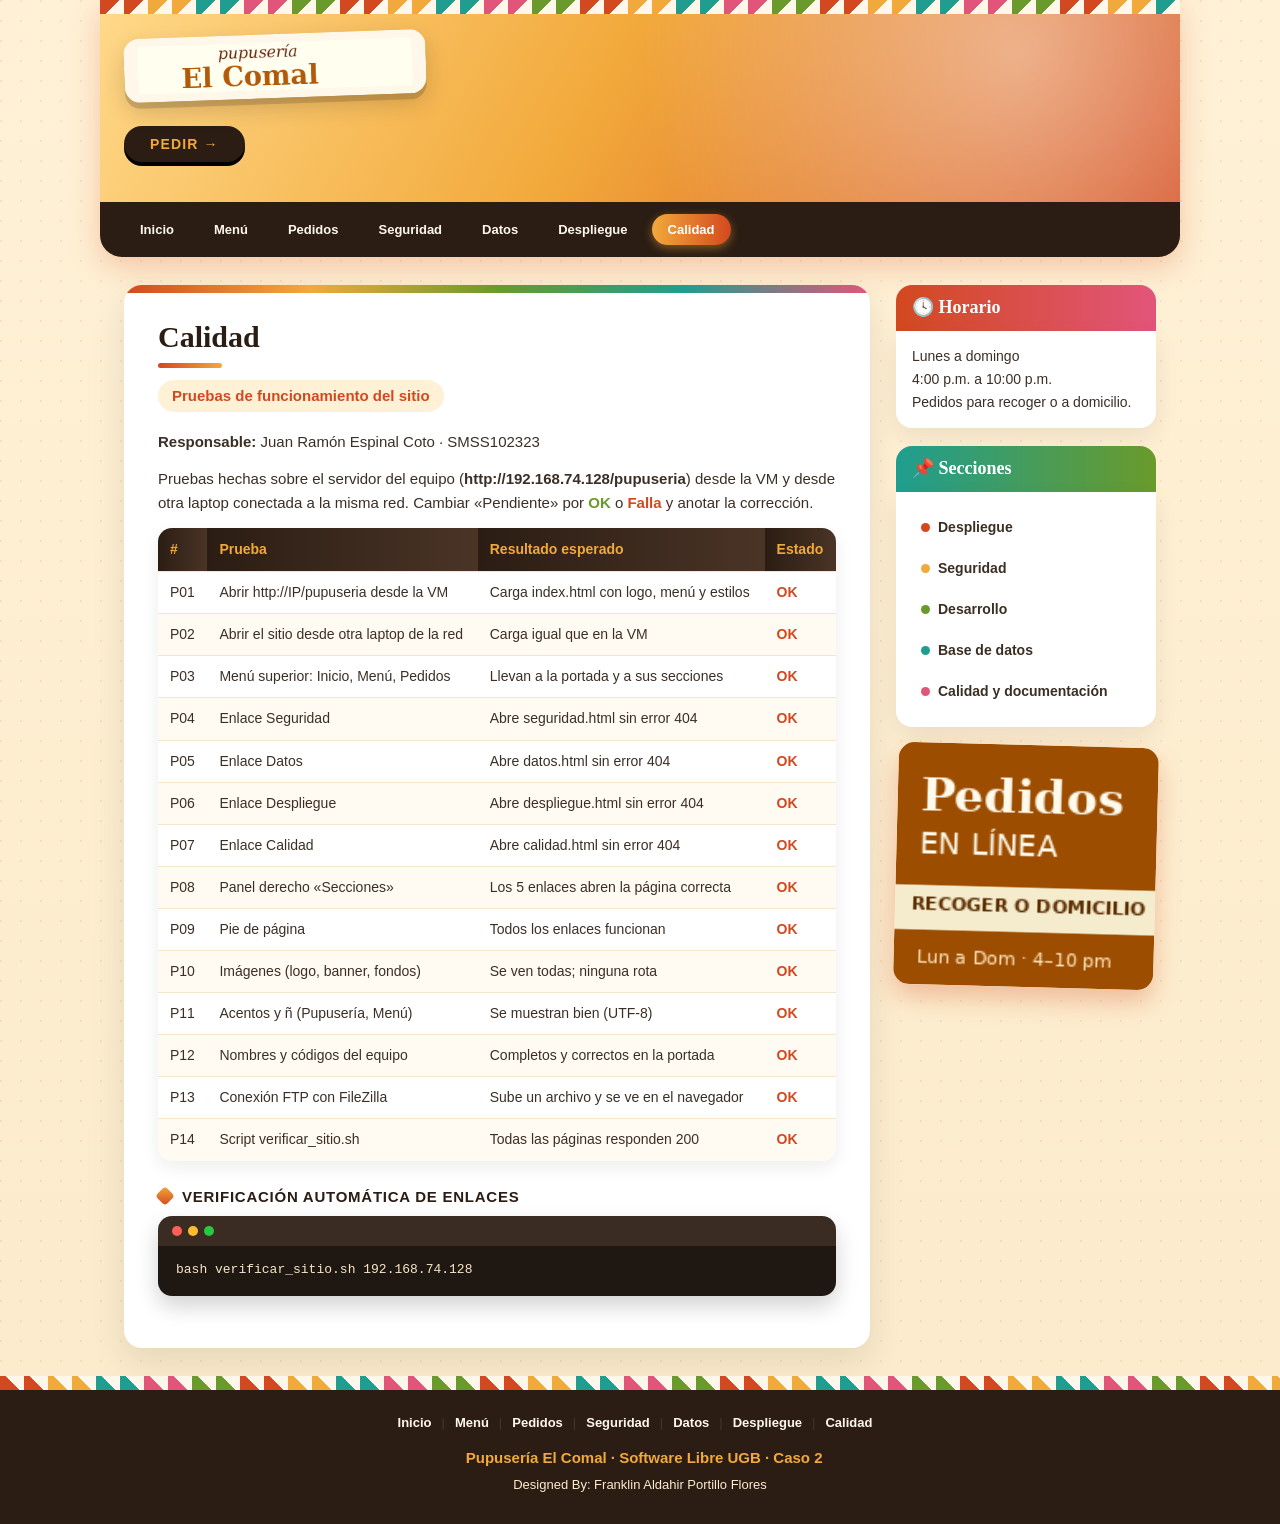
==== commit 6d9c0917: "Update calidad.html" ====
--- a/calidad.html
+++ b/calidad.html
@@ -29,7 +29,7 @@
     <h3>Pruebas de funcionamiento del sitio</h3>
     <div class="bloque">
       <p><b>Responsable:</b> Juan Ramón Espinal Coto  · SMSS102323 </p>
-      <p>Pruebas hechas sobre el servidor del equipo (<b>http://[IP-DEL-SERVIDOR]/pupuseria</b>) desde la VM y desde otra laptop conectada a la misma red. Cambiar «Pendiente» por <span class="ok">OK</span> o <span class="pendiente">Falla</span> y anotar la corrección.</p>
+      <p>Pruebas hechas sobre el servidor del equipo (<b>http://192.168.74.128/pupuseria</b>) desde la VM y desde otra laptop conectada a la misma red. Cambiar «Pendiente» por <span class="ok">OK</span> o <span class="pendiente">Falla</span> y anotar la corrección.</p>
       <table class="tabla">
         <tr><th>#</th><th>Prueba</th><th>Resultado esperado</th><th>Estado</th></tr>
         <tr><td>P01</td><td>Abrir http://IP/pupuseria desde la VM</td><td>Carga index.html con logo, menú y estilos</td><td class="pendiente">OK</td></tr>
@@ -40,7 +40,7 @@
         <tr><td>P06</td><td>Enlace Despliegue</td><td>Abre despliegue.html sin error 404</td><td class="pendiente">OK</td></tr>
         <tr><td>P07</td><td>Enlace Calidad</td><td>Abre calidad.html sin error 404</td><td class="pendiente">OK</td></tr>
         <tr><td>P08</td><td>Panel derecho «Secciones»</td><td>Los 5 enlaces abren la página correcta</td><td class="pendiente">OK</td></tr>
-        <tr><td>P09</td><td>Pie de página</td><td>Todos los enlaces funcionan</td><td class="pendiente">Pendiente</td></tr>
+        <tr><td>P09</td><td>Pie de página</td><td>Todos los enlaces funcionan</td><td class="pendiente">OK</td></tr>
         <tr><td>P10</td><td>Imágenes (logo, banner, fondos)</td><td>Se ven todas; ninguna rota</td><td class="pendiente">OK</td></tr>
         <tr><td>P11</td><td>Acentos y ñ (Pupusería, Menú)</td><td>Se muestran bien (UTF-8)</td><td class="pendiente">OK</td></tr>
         <tr><td>P12</td><td>Nombres y códigos del equipo</td><td>Completos y correctos en la portada</td><td class="pendiente">OK</td></tr>
@@ -48,7 +48,7 @@
         <tr><td>P14</td><td>Script verificar_sitio.sh</td><td>Todas las páginas responden 200</td><td class="pendiente">OK</td></tr>
       </table>
       <h4>Verificación automática de enlaces</h4>
-<pre class="cmd">bash verificar_sitio.sh [IP-DEL-SERVIDOR]</pre>
+<pre class="cmd">bash verificar_sitio.sh 192.168.74.128</pre>
     </div>
 
   </div>
